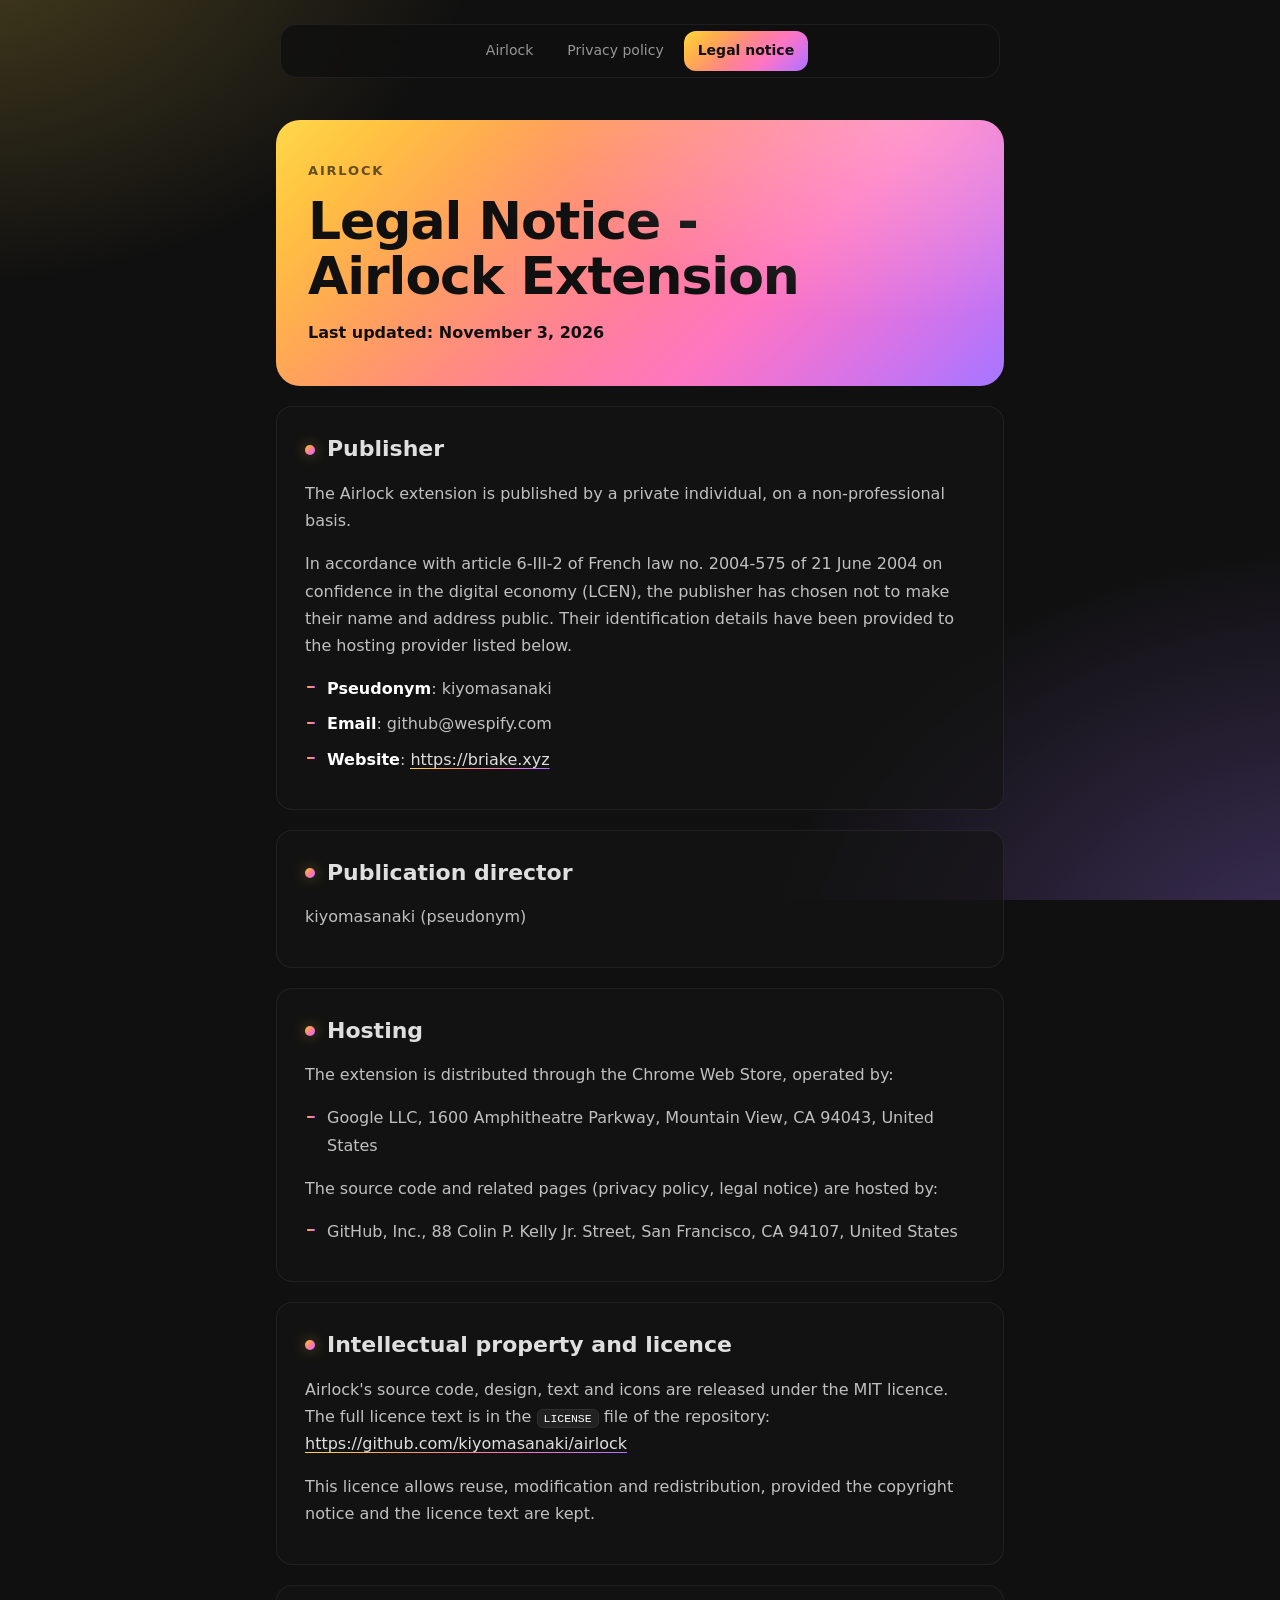
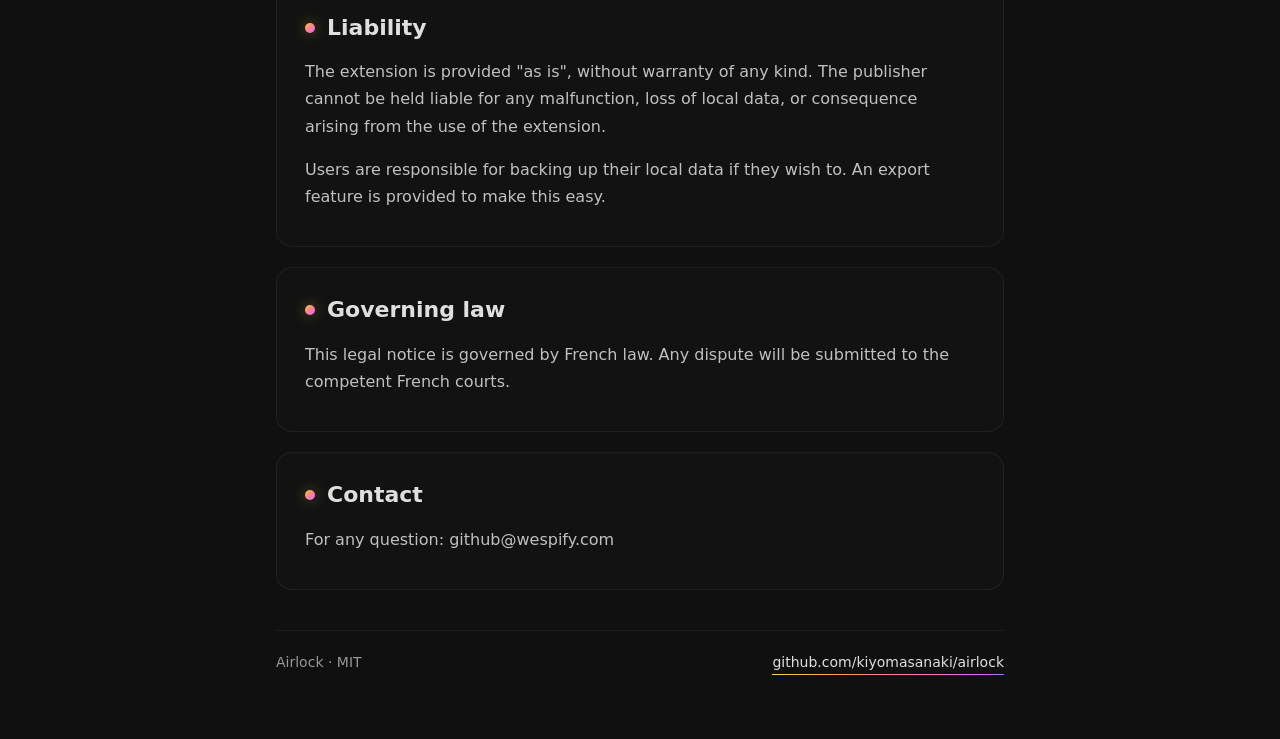
==== docs/legal-notice.html @ 795eca12 "docs: add GitHub Pages site (privacy policy, legal notice)" ====
<!doctype html>
<html lang="en">
<head>
<meta charset="utf-8">
<meta name="viewport" content="width=device-width, initial-scale=1">
<title>Legal Notice - Airlock Extension</title>
<link rel="preload" href="fonts/montserrat-latin-wght-normal.woff2" as="font" type="font/woff2" crossorigin>
<style>
@font-face { font-family: "Montserrat Variable"; font-style: normal; font-weight: 100 900;
  font-display: swap; src: url(fonts/montserrat-latin-wght-normal.woff2) format("woff2-variations"); }
:root {
  --background: #101010; --card: #1414149c; --white: #dfdfdf;
  --white-icon: #f3f3f398; --white-icon-tr: #f3f3f310;
  --yellow: #ffd84d; --violet: #a476ff;
  --gradient: linear-gradient(135deg, var(--yellow), #ff9478 50%, var(--violet));
  color-scheme: dark;
}
@supports (background: linear-gradient(in oklch 135deg, red, blue)) {
  :root { --gradient: linear-gradient(in oklch 135deg, var(--yellow), var(--violet)); }
}
* { box-sizing: border-box; }
html { -webkit-text-size-adjust: 100%; scroll-padding-top: 110px; }
body { margin: 0; min-height: 100vh; color: var(--white); line-height: 1.7;
  font-family: "Montserrat Variable", ui-sans-serif, system-ui, sans-serif;
  background:
    radial-gradient(55rem 38rem at -5% -10%, #ffd84d40, transparent 62%),
    radial-gradient(60rem 45rem at 105% 110%, #a476ff55, transparent 62%),
    var(--background);
  background-attachment: fixed; }
::selection { background: var(--violet); color: var(--background); }
a { color: var(--white); text-decoration: none;
  background: var(--gradient) bottom / 100% 1px no-repeat; transition: color .3s; }
a:hover { color: var(--yellow); }

/* floating pill nav: top on desktop, bottom on phones (like the original) */
nav { position: fixed; left: 50%; transform: translateX(-50%); z-index: 100;
  top: 24px; width: min(720px, calc(100% - 32px));
  display: flex; justify-content: center; gap: 6px; padding: 6px;
  border: 1px solid var(--white-icon-tr); border-radius: 1rem;
  background: #101010cc; backdrop-filter: blur(24px); -webkit-backdrop-filter: blur(24px); }
nav a { flex: 0 1 auto; padding: 8px 14px; border-radius: .75rem; background: none;
  color: var(--white-icon); font-size: 14px; font-weight: 500; text-align: center; white-space: nowrap; }
nav a:hover { color: #fff; background: var(--white-icon-tr); }
nav a[aria-current] { color: var(--background); background: var(--gradient); font-weight: 600; }

main { max-width: 760px; margin: 0 auto; padding: 120px 16px 64px; }

/* hero: the gradient panel */
.hero { position: relative; overflow: hidden; border-radius: 1.5rem; padding: 40px 32px;
  background: var(--gradient); color: var(--background); }
.hero::after { content: ""; position: absolute; inset: 0; pointer-events: none;
  background: radial-gradient(30rem 18rem at 85% 0%, #ffffff40, transparent 70%); }
.hero .eyebrow { position: relative; margin: 0 0 12px; font-size: 13px; font-weight: 600; letter-spacing: .14em;
  text-transform: uppercase; opacity: .65; }
.hero h1 { margin: 0; font-size: clamp(32px, 6vw, 52px); line-height: 1.05; font-weight: 600;
  letter-spacing: -.02em; text-wrap: balance; }
.hero p { margin: 16px 0 0; font-weight: 500; color: var(--background); }
.hero strong { font-weight: 700; color: var(--background); }

/* one hairline card per section */
section { margin-top: 20px; padding: 28px 28px 20px; border: 1px solid var(--white-icon-tr);
  border-radius: 1rem; background: var(--card); }
h2 { margin: 0 0 12px; font-size: 22px; line-height: 1.3; font-weight: 600;
  display: flex; align-items: center; gap: 12px; }
h2::before { content: ""; flex: none; width: 10px; height: 10px; border-radius: 50%;
  background: var(--gradient); box-shadow: 0 0 14px #ffd84d66; }
h3 { margin: 24px 0 8px; font-size: 17px; font-weight: 600;
  background: var(--gradient); -webkit-background-clip: text; background-clip: text; color: transparent; }
p, li { color: #dfdfdfd9; }
strong { color: #fff; font-weight: 600; }
ul { padding: 0; list-style: none; }
li { position: relative; margin: 8px 0; padding-left: 22px; }
li::before { content: ""; position: absolute; left: 2px; top: .7em; width: 8px; height: 2px;
  border-radius: 2px; background: var(--gradient); }
code { font-size: .88em; padding: 2px 6px; border-radius: 6px; overflow-wrap: anywhere;
  background: var(--white-icon-tr); border: 1px solid var(--white-icon-tr); color: #fff; }

/* index cards */
.cards { display: grid; gap: 16px; margin-top: 20px; grid-template-columns: repeat(auto-fit, minmax(210px, 1fr)); }
.card { display: block; padding: 22px; border: 1px solid var(--white-icon-tr); border-radius: 1rem;
  background: var(--card); transition: border-color .3s, transform .3s; }
.card:hover { color: var(--white); border-color: #ffd84d55; transform: translateY(-2px); }
.card b { display: block; font-size: 18px; font-weight: 600; margin-bottom: 4px; }
.card span { color: var(--white-icon); font-size: 14px; }

footer { margin-top: 40px; padding-top: 20px; border-top: 1px solid var(--white-icon-tr);
  color: var(--white-icon); font-size: 14px; display: flex; flex-wrap: wrap; gap: 8px 20px;
  justify-content: space-between; }

@media (max-width: 640px) {
  nav { top: auto; bottom: 12px; }
  nav a { flex: 1 1 0; padding: 8px 6px; font-size: 12px; white-space: normal; line-height: 1.3; }
  main { padding: 24px 16px 110px; }
  .hero { padding: 28px 22px; }
  section { padding: 22px 18px 14px; }
}
@media (prefers-reduced-motion: reduce) { * { transition: none !important; } }
</style>
</head>
<body>
<nav>
<a href="index.html">Airlock</a>
<a href="privacy-policy.html">Privacy policy</a>
<a href="legal-notice.html" aria-current="page">Legal notice</a>
</nav>
<main>
<header class="hero">
<p class="eyebrow">Airlock</p>
<h1>Legal Notice - Airlock Extension</h1>
<p><strong>Last updated: November 3, 2026</strong></p>
</header>
<section>
<h2>Publisher</h2>
<p>The Airlock extension is published by a private individual, on a non-professional basis.</p>
<p>In accordance with article 6-III-2 of French law no. 2004-575 of 21 June 2004 on confidence in the digital economy (LCEN), the publisher has chosen not to make their name and address public. Their identification details have been provided to the hosting provider listed below.</p>
<ul>
<li><strong>Pseudonym</strong>: kiyomasanaki</li>
<li><strong>Email</strong>: github@wespify.com</li>
<li><strong>Website</strong>: <a href="https://briake.xyz">https://briake.xyz</a></li>
</ul>
</section>
<section>
<h2>Publication director</h2>
<p>kiyomasanaki (pseudonym)</p>
</section>
<section>
<h2>Hosting</h2>
<p>The extension is distributed through the Chrome Web Store, operated by:</p>
<ul>
<li>Google LLC, 1600 Amphitheatre Parkway, Mountain View, CA 94043, United States</li>
</ul>
<p>The source code and related pages (privacy policy, legal notice) are hosted by:</p>
<ul>
<li>GitHub, Inc., 88 Colin P. Kelly Jr. Street, San Francisco, CA 94107, United States</li>
</ul>
</section>
<section>
<h2>Intellectual property and licence</h2>
<p>Airlock's source code, design, text and icons are released under the MIT licence. The full licence text is in the <code>LICENSE</code> file of the repository: <a href="https://github.com/kiyomasanaki/airlock">https://github.com/kiyomasanaki/airlock</a></p>
<p>This licence allows reuse, modification and redistribution, provided the copyright notice and the licence text are kept.</p>
</section>
<section>
<h2>Liability</h2>
<p>The extension is provided "as is", without warranty of any kind. The publisher cannot be held liable for any malfunction, loss of local data, or consequence arising from the use of the extension.</p>
<p>Users are responsible for backing up their local data if they wish to. An export feature is provided to make this easy.</p>
</section>
<section>
<h2>Governing law</h2>
<p>This legal notice is governed by French law. Any dispute will be submitted to the competent French courts.</p>
</section>
<section>
<h2>Contact</h2>
<p>For any question: github@wespify.com</p>
</section>
<footer><span>Airlock · MIT</span><a href="https://github.com/kiyomasanaki/airlock">github.com/kiyomasanaki/airlock</a></footer>
</main>
</body>
</html>
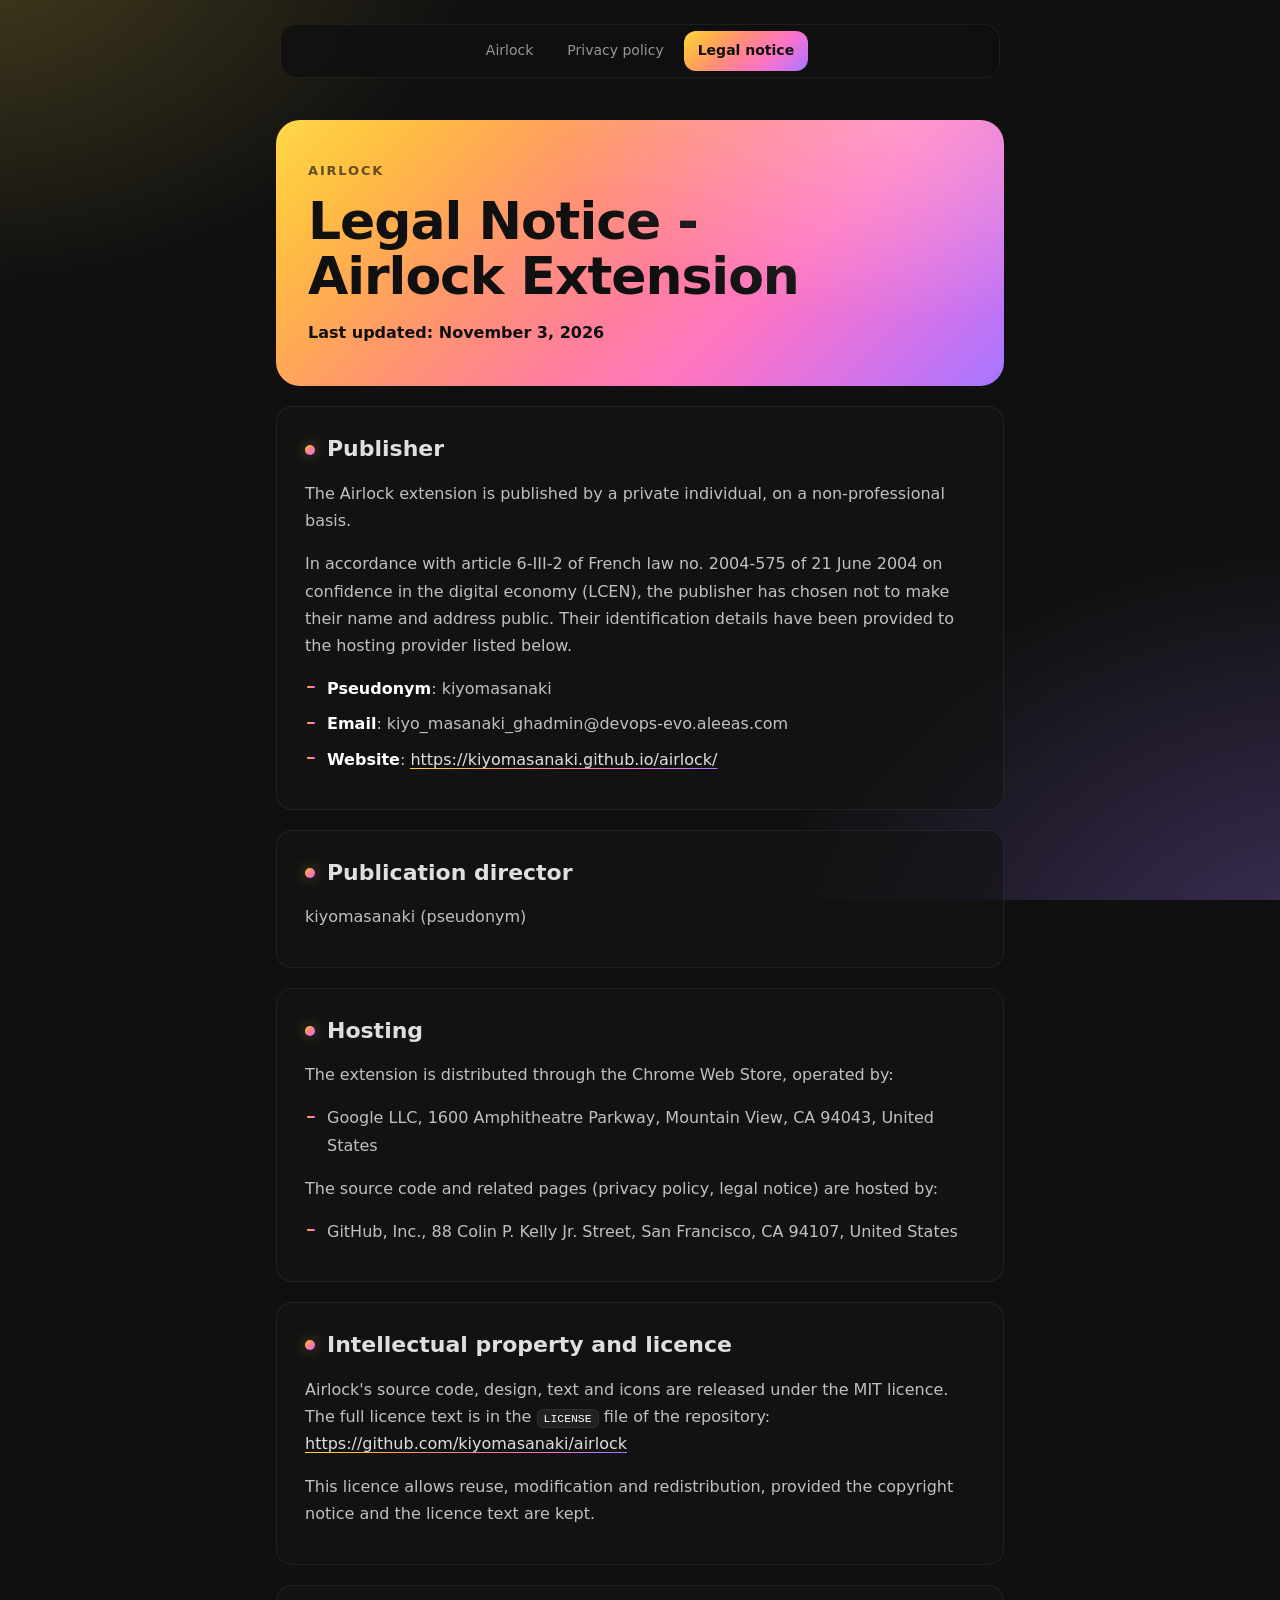
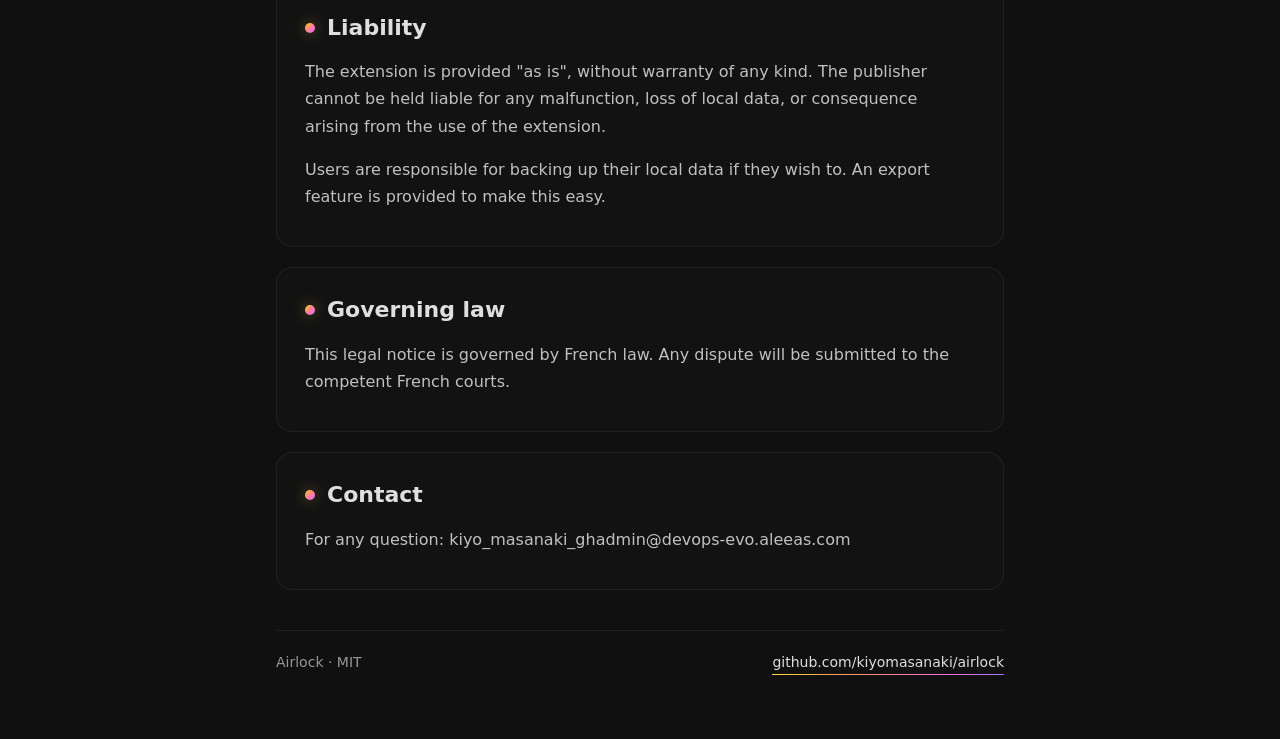
==== commit 5e49cf29: "docs: update contact email, website and author name" ====
--- a/docs/legal-notice.html
+++ b/docs/legal-notice.html
@@ -115,8 +115,8 @@
 <p>In accordance with article 6-III-2 of French law no. 2004-575 of 21 June 2004 on confidence in the digital economy (LCEN), the publisher has chosen not to make their name and address public. Their identification details have been provided to the hosting provider listed below.</p>
 <ul>
 <li><strong>Pseudonym</strong>: kiyomasanaki</li>
-<li><strong>Email</strong>: github@wespify.com</li>
-<li><strong>Website</strong>: <a href="https://briake.xyz">https://briake.xyz</a></li>
+<li><strong>Email</strong>: kiyo_masanaki_ghadmin@devops-evo.aleeas.com</li>
+<li><strong>Website</strong>: <a href="https://kiyomasanaki.github.io/airlock/">https://kiyomasanaki.github.io/airlock/</a></li>
 </ul>
 </section>
 <section>
@@ -150,7 +150,7 @@
 </section>
 <section>
 <h2>Contact</h2>
-<p>For any question: github@wespify.com</p>
+<p>For any question: kiyo_masanaki_ghadmin@devops-evo.aleeas.com</p>
 </section>
 <footer><span>Airlock · MIT</span><a href="https://github.com/kiyomasanaki/airlock">github.com/kiyomasanaki/airlock</a></footer>
 </main>
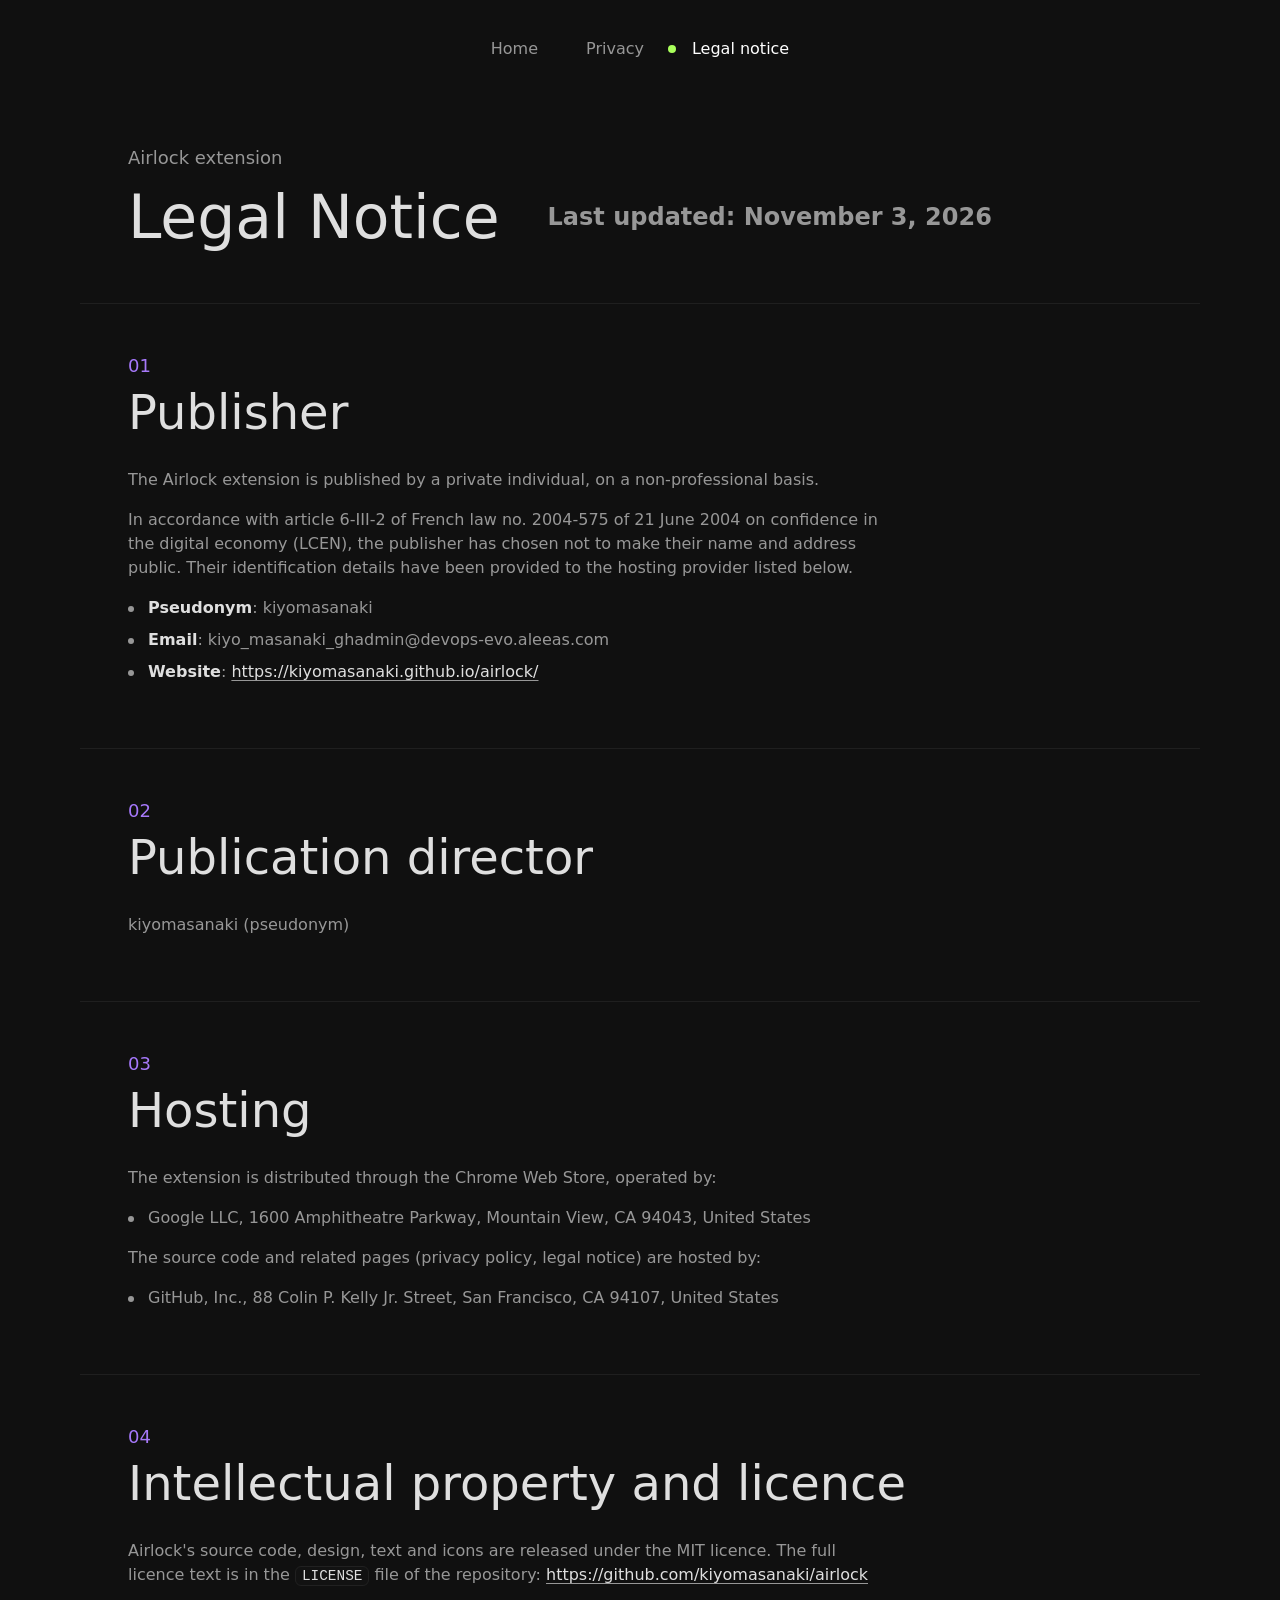
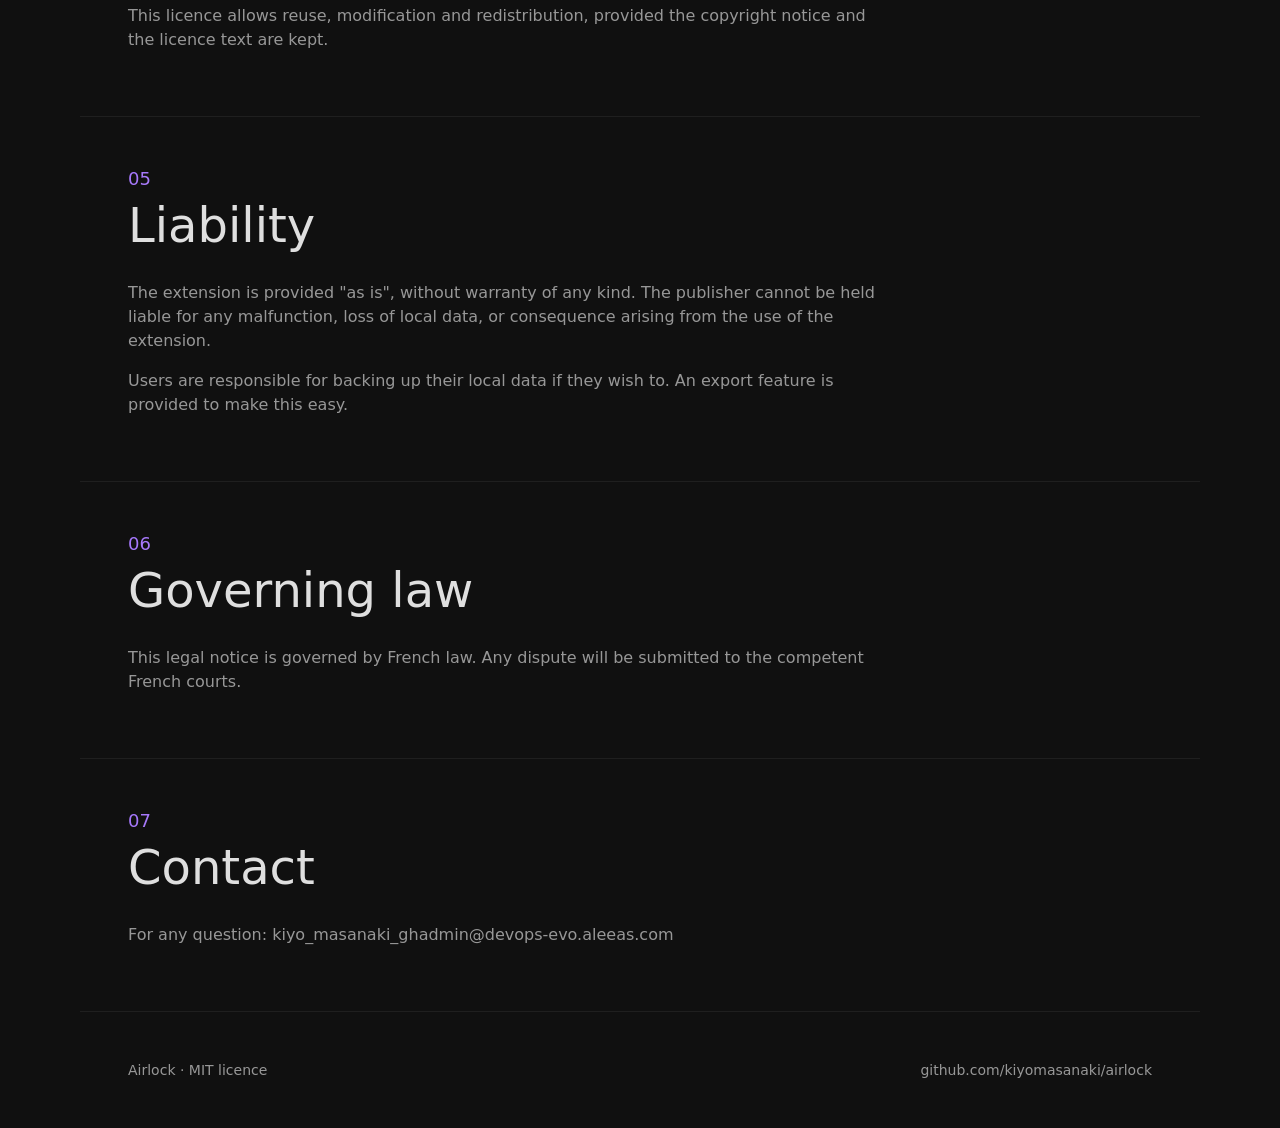
==== commit f0cdfa5d: "docs(pages): restyle GitHub Pages after the darkminimal template Same layout as darkminimal.vercel.a" ====
--- a/docs/legal-notice.html
+++ b/docs/legal-notice.html
@@ -8,109 +8,112 @@
 <style>
 @font-face { font-family: "Montserrat Variable"; font-style: normal; font-weight: 100 900;
   font-display: swap; src: url(fonts/montserrat-latin-wght-normal.woff2) format("woff2-variations"); }
-:root {
-  --background: #101010; --card: #1414149c; --white: #dfdfdf;
-  --white-icon: #f3f3f398; --white-icon-tr: #f3f3f310;
-  --yellow: #ffd84d; --violet: #a476ff;
-  --gradient: linear-gradient(135deg, var(--yellow), #ff9478 50%, var(--violet));
-  color-scheme: dark;
+:root { --background: #101010; --sec: #a476ff; --yellow: #ffd84d; --white: #dfdfdf;
+  --white-icon: #f3f3f398; --white-icon-tr: #f3f3f310; color-scheme: dark; }
+* { box-sizing: border-box; margin: 0; padding: 0;
+  font-family: "Montserrat Variable", -apple-system, system-ui, sans-serif; }
+html { -webkit-text-size-adjust: 100%; line-height: 1.5; scroll-padding-top: 100px; }
+body { background: var(--background); color: var(--white); padding: 0 36px 70px; }
+::selection { background-color: var(--sec); color: var(--background); }
+a { color: inherit; text-decoration: inherit; }
+
+/* the template's shining accent text, violet to yellow instead of violet to white */
+.shiny-sec { background: linear-gradient(135deg, var(--sec) 0%, var(--yellow) 50%, var(--sec) 100%) 0 0 / 200% 100%;
+  color: transparent; -webkit-background-clip: text; background-clip: text; animation: shine 3s linear infinite; }
+@keyframes shine { 0% { background-position: 100%; } 30%, 70% { background-position: 0%; } }
+
+/* floating nav: bottom on phones, top on desktop, active dot like the template */
+.nav-wrap { display: flex; justify-content: center; width: 100%; }
+nav { position: fixed; left: 50%; transform: translateX(-50%); bottom: 0; z-index: 100; width: 80%;
+  background: var(--background); border: 1px solid transparent; backdrop-filter: blur(24px);
+  -webkit-backdrop-filter: blur(24px); transition: all .5s ease-in-out; }
+nav.scrolling { border-color: #ffffff10; border-radius: 1rem 1rem 0 0; }
+nav ul { list-style: none; display: flex; justify-content: space-between; gap: 24px; padding: 12px; }
+nav li { flex: 1; text-align: center; }
+nav a { position: relative; display: inline-block; color: var(--white-icon); font-size: 12px; transition: color .3s; }
+nav a:hover, nav a.active { color: #fff; }
+nav a .dot { display: none; position: absolute; left: -24px; top: 50%; width: 8px; height: 8px; border-radius: 50%;
+  background: #A9FF5B; transform: translateY(-50%) scale(0); opacity: 0; transition: all .3s; }
+nav a.active .dot { transform: translateY(-50%) scale(1); opacity: 1; }
+
+.wrap { max-width: 64rem; margin: 0 auto; }
+
+/* hero */
+.hero { margin-top: 48px; padding-bottom: 56px; }
+.hero .hi { font-size: 1rem; color: var(--white-icon); margin-bottom: 16px; }
+.hero .row { display: flex; flex-direction: column; gap: 16px; }
+.hero h1 { color: var(--white); font-size: 3rem; line-height: 1; font-weight: 500; text-wrap: pretty; }
+.hero .lead { font-size: 1rem; color: var(--white-icon); }
+.hero .pill-row { display: flex; gap: 8px; padding-top: 12px; }
+
+/* sections */
+section { padding: 48px 0; border-top: 1px solid #ffffff10; color: var(--white); }
+section h2 { font-size: 1.125rem; line-height: 1.75rem; margin-bottom: 8px; font-weight: 400; }
+section h3 { font-size: 2.25rem; line-height: 2.5rem; font-weight: 500; margin-bottom: 32px; }
+section h4 { font-size: 1.25rem; font-weight: 600; margin: 24px 0 8px; }
+.prose { color: var(--white-icon); max-width: 48rem; }
+.prose p, .prose ul { margin-bottom: 16px; }
+.prose ul { list-style: none; }
+.prose li { position: relative; padding-left: 20px; margin-bottom: 8px; }
+.prose li::before { content: ""; position: absolute; left: 0; top: .65em; width: 6px; height: 6px; border-radius: 50%;
+  background: var(--white-icon); }
+.prose strong { color: var(--white); font-weight: 600; }
+.prose a { color: var(--white); text-decoration: underline; text-decoration-color: var(--white-icon);
+  text-underline-offset: 3px; overflow-wrap: anywhere; transition: text-decoration-color .3s; }
+.prose a:hover { text-decoration-color: var(--white); }
+.prose code { font-family: ui-monospace, SFMono-Regular, Menlo, Consolas, monospace; font-size: .9em; color: var(--white);
+  background: #1414149c; border: 1px solid var(--white-icon-tr); border-radius: 6px; padding: 1px 6px; overflow-wrap: anywhere; }
+
+/* buttons and cards, as in the template */
+.icon-btn { display: inline-flex; align-items: center; gap: 8px; color: var(--white-icon); border: 1px solid var(--white-icon-tr);
+  padding: 12px 16px; border-radius: .75rem; background: #1414149c; transition: all .3s ease-in-out; }
+.icon-btn:hover { color: #fff; background: var(--white-icon-tr); }
+.pill { border-radius: 9999px; }
+.grid { display: grid; grid-template-columns: 1fr; gap: 32px; }
+.card { display: block; border: 1px solid var(--white-icon-tr); border-radius: 1rem; background: #1414149c;
+  padding: 28px; transition: all .3s ease-in-out; }
+.card:hover { background: var(--white-icon-tr); }
+.card h4 { font-size: 1.5rem; font-weight: 600; color: var(--white); margin-bottom: 4px; }
+.card span { font-size: .875rem; color: var(--white-icon); }
+
+footer { padding: 48px 0; border-top: 1px solid #ffffff10; }
+footer .wrap { display: flex; flex-wrap: wrap; gap: 16px 40px; justify-content: space-between; align-items: center;
+  color: var(--white-icon); font-size: .875rem; }
+footer a:hover { color: var(--white); }
+
+@media (min-width: 640px) { body { padding-left: 112px; padding-right: 112px; } }
+@media (min-width: 768px) {
+  nav { top: 24px; bottom: auto; }
+  nav.scrolling { border-radius: 9999px; }
+  nav ul { justify-content: center; gap: 48px; }
+  nav li { flex: none; }
+  nav a { font-size: 1rem; }
+  nav a .dot { display: block; }
+  body { padding-bottom: 0; }
+  .hero { margin-top: 0; padding: 144px 0 56px; }
+  .hero .hi { font-size: 1.125rem; }
+  .hero h1 { font-size: 3.75rem; }
+  .hero .lead { font-size: 1.5rem; line-height: 2rem; }
+  .hero .pill-row { padding-top: 24px; }
+  section h3 { font-size: 3rem; line-height: 1; }
+  .grid { grid-template-columns: 1fr 1fr; }
 }
-@supports (background: linear-gradient(in oklch 135deg, red, blue)) {
-  :root { --gradient: linear-gradient(in oklch 135deg, var(--yellow), var(--violet)); }
+@media (min-width: 1024px) {
+  body { padding-left: 80px; padding-right: 80px; }
+  .hero .row { flex-direction: row; align-items: center; gap: 48px; }
+  .hero h1 { flex: none; }
 }
-* { box-sizing: border-box; }
-html { -webkit-text-size-adjust: 100%; scroll-padding-top: 110px; }
-body { margin: 0; min-height: 100vh; color: var(--white); line-height: 1.7;
-  font-family: "Montserrat Variable", ui-sans-serif, system-ui, sans-serif;
-  background:
-    radial-gradient(55rem 38rem at -5% -10%, #ffd84d40, transparent 62%),
-    radial-gradient(60rem 45rem at 105% 110%, #a476ff55, transparent 62%),
-    var(--background);
-  background-attachment: fixed; }
-::selection { background: var(--violet); color: var(--background); }
-a { color: var(--white); text-decoration: none;
-  background: var(--gradient) bottom / 100% 1px no-repeat; transition: color .3s; }
-a:hover { color: var(--yellow); }
-
-/* floating pill nav: top on desktop, bottom on phones (like the original) */
-nav { position: fixed; left: 50%; transform: translateX(-50%); z-index: 100;
-  top: 24px; width: min(720px, calc(100% - 32px));
-  display: flex; justify-content: center; gap: 6px; padding: 6px;
-  border: 1px solid var(--white-icon-tr); border-radius: 1rem;
-  background: #101010cc; backdrop-filter: blur(24px); -webkit-backdrop-filter: blur(24px); }
-nav a { flex: 0 1 auto; padding: 8px 14px; border-radius: .75rem; background: none;
-  color: var(--white-icon); font-size: 14px; font-weight: 500; text-align: center; white-space: nowrap; }
-nav a:hover { color: #fff; background: var(--white-icon-tr); }
-nav a[aria-current] { color: var(--background); background: var(--gradient); font-weight: 600; }
-
-main { max-width: 760px; margin: 0 auto; padding: 120px 16px 64px; }
-
-/* hero: the gradient panel */
-.hero { position: relative; overflow: hidden; border-radius: 1.5rem; padding: 40px 32px;
-  background: var(--gradient); color: var(--background); }
-.hero::after { content: ""; position: absolute; inset: 0; pointer-events: none;
-  background: radial-gradient(30rem 18rem at 85% 0%, #ffffff40, transparent 70%); }
-.hero .eyebrow { position: relative; margin: 0 0 12px; font-size: 13px; font-weight: 600; letter-spacing: .14em;
-  text-transform: uppercase; opacity: .65; }
-.hero h1 { margin: 0; font-size: clamp(32px, 6vw, 52px); line-height: 1.05; font-weight: 600;
-  letter-spacing: -.02em; text-wrap: balance; }
-.hero p { margin: 16px 0 0; font-weight: 500; color: var(--background); }
-.hero strong { font-weight: 700; color: var(--background); }
-
-/* one hairline card per section */
-section { margin-top: 20px; padding: 28px 28px 20px; border: 1px solid var(--white-icon-tr);
-  border-radius: 1rem; background: var(--card); }
-h2 { margin: 0 0 12px; font-size: 22px; line-height: 1.3; font-weight: 600;
-  display: flex; align-items: center; gap: 12px; }
-h2::before { content: ""; flex: none; width: 10px; height: 10px; border-radius: 50%;
-  background: var(--gradient); box-shadow: 0 0 14px #ffd84d66; }
-h3 { margin: 24px 0 8px; font-size: 17px; font-weight: 600;
-  background: var(--gradient); -webkit-background-clip: text; background-clip: text; color: transparent; }
-p, li { color: #dfdfdfd9; }
-strong { color: #fff; font-weight: 600; }
-ul { padding: 0; list-style: none; }
-li { position: relative; margin: 8px 0; padding-left: 22px; }
-li::before { content: ""; position: absolute; left: 2px; top: .7em; width: 8px; height: 2px;
-  border-radius: 2px; background: var(--gradient); }
-code { font-size: .88em; padding: 2px 6px; border-radius: 6px; overflow-wrap: anywhere;
-  background: var(--white-icon-tr); border: 1px solid var(--white-icon-tr); color: #fff; }
-
-/* index cards */
-.cards { display: grid; gap: 16px; margin-top: 20px; grid-template-columns: repeat(auto-fit, minmax(210px, 1fr)); }
-.card { display: block; padding: 22px; border: 1px solid var(--white-icon-tr); border-radius: 1rem;
-  background: var(--card); transition: border-color .3s, transform .3s; }
-.card:hover { color: var(--white); border-color: #ffd84d55; transform: translateY(-2px); }
-.card b { display: block; font-size: 18px; font-weight: 600; margin-bottom: 4px; }
-.card span { color: var(--white-icon); font-size: 14px; }
-
-footer { margin-top: 40px; padding-top: 20px; border-top: 1px solid var(--white-icon-tr);
-  color: var(--white-icon); font-size: 14px; display: flex; flex-wrap: wrap; gap: 8px 20px;
-  justify-content: space-between; }
-
-@media (max-width: 640px) {
-  nav { top: auto; bottom: 12px; }
-  nav a { flex: 1 1 0; padding: 8px 6px; font-size: 12px; white-space: normal; line-height: 1.3; }
-  main { padding: 24px 16px 110px; }
-  .hero { padding: 28px 22px; }
-  section { padding: 22px 18px 14px; }
-}
-@media (prefers-reduced-motion: reduce) { * { transition: none !important; } }
+@media (prefers-reduced-motion: reduce) { .shiny-sec { animation: none; } * { transition: none !important; } }
 </style>
 </head>
 <body>
-<nav>
-<a href="index.html">Airlock</a>
-<a href="privacy-policy.html">Privacy policy</a>
-<a href="legal-notice.html" aria-current="page">Legal notice</a>
-</nav>
-<main>
-<header class="hero">
-<p class="eyebrow">Airlock</p>
-<h1>Legal Notice - Airlock Extension</h1>
-<p><strong>Last updated: November 3, 2026</strong></p>
-</header>
-<section>
-<h2>Publisher</h2>
+<div class="nav-wrap"><nav><ul>
+<li><a href="index.html"><span class="dot"></span>Home</a></li>
+<li><a href="privacy-policy.html"><span class="dot"></span>Privacy</a></li>
+<li><a href="legal-notice.html" class="active"><span class="dot"></span>Legal notice</a></li>
+</ul></nav></div>
+<header class="hero"><div class="wrap"><p class="hi">Airlock extension</p><div class="row"><h1>Legal Notice</h1><p class="lead"><strong>Last updated: November 3, 2026</strong></p></div></div></header>
+<section><div class="wrap"><h2 class="shiny-sec">01</h2><h3>Publisher</h3><div class="prose">
 <p>The Airlock extension is published by a private individual, on a non-professional basis.</p>
 <p>In accordance with article 6-III-2 of French law no. 2004-575 of 21 June 2004 on confidence in the digital economy (LCEN), the publisher has chosen not to make their name and address public. Their identification details have been provided to the hosting provider listed below.</p>
 <ul>
@@ -118,13 +121,11 @@
 <li><strong>Email</strong>: kiyo_masanaki_ghadmin@devops-evo.aleeas.com</li>
 <li><strong>Website</strong>: <a href="https://kiyomasanaki.github.io/airlock/">https://kiyomasanaki.github.io/airlock/</a></li>
 </ul>
-</section>
-<section>
-<h2>Publication director</h2>
+</div></div></section>
+<section><div class="wrap"><h2 class="shiny-sec">02</h2><h3>Publication director</h3><div class="prose">
 <p>kiyomasanaki (pseudonym)</p>
-</section>
-<section>
-<h2>Hosting</h2>
+</div></div></section>
+<section><div class="wrap"><h2 class="shiny-sec">03</h2><h3>Hosting</h3><div class="prose">
 <p>The extension is distributed through the Chrome Web Store, operated by:</p>
 <ul>
 <li>Google LLC, 1600 Amphitheatre Parkway, Mountain View, CA 94043, United States</li>
@@ -133,26 +134,24 @@
 <ul>
 <li>GitHub, Inc., 88 Colin P. Kelly Jr. Street, San Francisco, CA 94107, United States</li>
 </ul>
-</section>
-<section>
-<h2>Intellectual property and licence</h2>
+</div></div></section>
+<section><div class="wrap"><h2 class="shiny-sec">04</h2><h3>Intellectual property and licence</h3><div class="prose">
 <p>Airlock's source code, design, text and icons are released under the MIT licence. The full licence text is in the <code>LICENSE</code> file of the repository: <a href="https://github.com/kiyomasanaki/airlock">https://github.com/kiyomasanaki/airlock</a></p>
 <p>This licence allows reuse, modification and redistribution, provided the copyright notice and the licence text are kept.</p>
-</section>
-<section>
-<h2>Liability</h2>
+</div></div></section>
+<section><div class="wrap"><h2 class="shiny-sec">05</h2><h3>Liability</h3><div class="prose">
 <p>The extension is provided "as is", without warranty of any kind. The publisher cannot be held liable for any malfunction, loss of local data, or consequence arising from the use of the extension.</p>
 <p>Users are responsible for backing up their local data if they wish to. An export feature is provided to make this easy.</p>
-</section>
-<section>
-<h2>Governing law</h2>
+</div></div></section>
+<section><div class="wrap"><h2 class="shiny-sec">06</h2><h3>Governing law</h3><div class="prose">
 <p>This legal notice is governed by French law. Any dispute will be submitted to the competent French courts.</p>
-</section>
-<section>
-<h2>Contact</h2>
+</div></div></section>
+<section><div class="wrap"><h2 class="shiny-sec">07</h2><h3>Contact</h3><div class="prose">
 <p>For any question: kiyo_masanaki_ghadmin@devops-evo.aleeas.com</p>
-</section>
-<footer><span>Airlock · MIT</span><a href="https://github.com/kiyomasanaki/airlock">github.com/kiyomasanaki/airlock</a></footer>
-</main>
+</div></div></section>
+<footer><div class="wrap"><span>Airlock · MIT licence</span>
+<a href="https://github.com/kiyomasanaki/airlock">github.com/kiyomasanaki/airlock</a></div></footer>
+<script>addEventListener('scroll', () =>
+  document.querySelector('nav').classList.toggle('scrolling', scrollY > 10), { passive: true });</script>
 </body>
 </html>
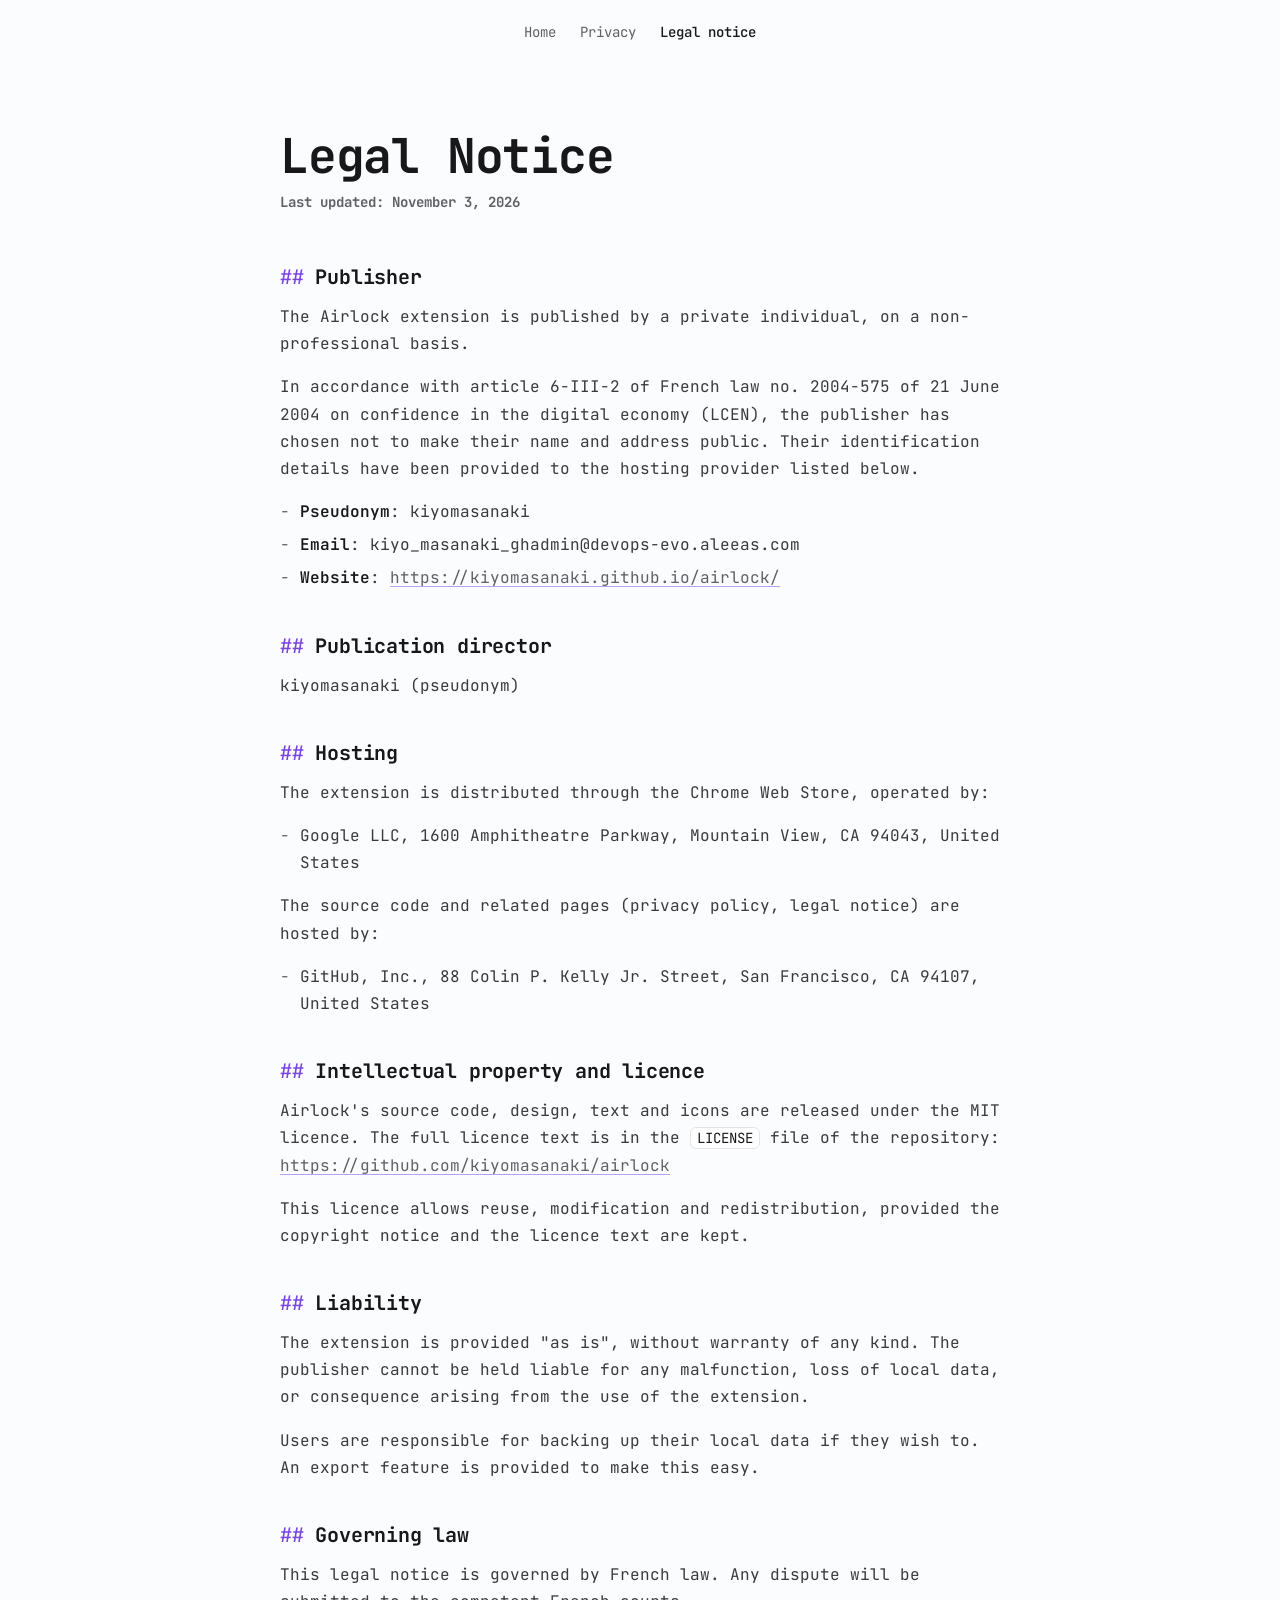
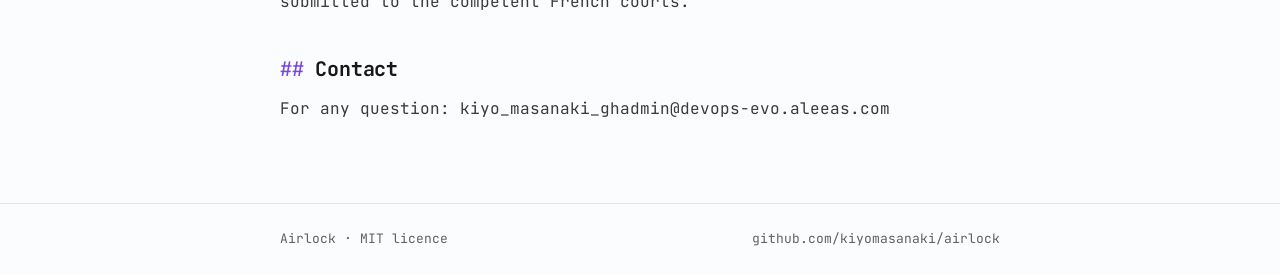
==== commit ae013e55: "feat: wqqz.dev-based design for the extension and the site (1.4.0)" ====
--- a/docs/legal-notice.html
+++ b/docs/legal-notice.html
@@ -4,116 +4,92 @@
 <meta charset="utf-8">
 <meta name="viewport" content="width=device-width, initial-scale=1">
 <title>Legal Notice - Airlock Extension</title>
-<link rel="preload" href="fonts/montserrat-latin-wght-normal.woff2" as="font" type="font/woff2" crossorigin>
+<link rel="preload" href="fonts/jetbrains-mono-latin-wght.woff2" as="font" type="font/woff2" crossorigin>
 <style>
-@font-face { font-family: "Montserrat Variable"; font-style: normal; font-weight: 100 900;
-  font-display: swap; src: url(fonts/montserrat-latin-wght-normal.woff2) format("woff2-variations"); }
-:root { --background: #101010; --sec: #a476ff; --yellow: #ffd84d; --white: #dfdfdf;
-  --white-icon: #f3f3f398; --white-icon-tr: #f3f3f310; color-scheme: dark; }
-* { box-sizing: border-box; margin: 0; padding: 0;
-  font-family: "Montserrat Variable", -apple-system, system-ui, sans-serif; }
-html { -webkit-text-size-adjust: 100%; line-height: 1.5; scroll-padding-top: 100px; }
-body { background: var(--background); color: var(--white); padding: 0 36px 70px; }
-::selection { background-color: var(--sec); color: var(--background); }
-a { color: inherit; text-decoration: inherit; }
+@font-face { font-family: "JetBrains Mono"; font-style: normal; font-weight: 100 800;
+  font-display: swap; src: url(fonts/jetbrains-mono-latin-wght.woff2) format("woff2"); }
+:root { --background: #fbfcfd; --foreground: #18181b; --muted: #606067; --card: #ffffff;
+  --border: #e4e4e7; --accent: #7945df; --accent-soft: rgba(121, 69, 223, .5); color-scheme: light; }
+@media (prefers-color-scheme: dark) {
+  :root { --background: #0a0a0c; --foreground: #e4e4e7; --muted: #8e8e96; --card: #121215;
+    --border: #262629; --accent: #a889ff; --accent-soft: rgba(168, 137, 255, .5); color-scheme: dark; }
+}
+* { box-sizing: border-box; margin: 0; padding: 0; }
+html { -webkit-text-size-adjust: 100%; scroll-padding-top: 80px; }
+body { min-height: 100vh; display: flex; flex-direction: column; background: var(--background); color: var(--foreground);
+  font: 15px/1.7 "JetBrains Mono", ui-monospace, SFMono-Regular, Menlo, Consolas, monospace;
+  -webkit-font-smoothing: antialiased; }
+::selection { background: var(--accent); color: var(--background); }
+a { color: inherit; text-decoration: none; }
+:focus-visible { outline: 2px solid var(--accent); outline-offset: 2px; border-radius: 2px; }
 
-/* the template's shining accent text, violet to yellow instead of violet to white */
-.shiny-sec { background: linear-gradient(135deg, var(--sec) 0%, var(--yellow) 50%, var(--sec) 100%) 0 0 / 200% 100%;
-  color: transparent; -webkit-background-clip: text; background-clip: text; animation: shine 3s linear infinite; }
-@keyframes shine { 0% { background-position: 100%; } 30%, 70% { background-position: 0%; } }
+/* sticky centred text nav, as in the theme */
+nav { position: sticky; top: 0; z-index: 50; background: color-mix(in srgb, var(--background) 88%, transparent);
+  -webkit-backdrop-filter: blur(8px); backdrop-filter: blur(8px); }
+nav ul { list-style: none; display: flex; justify-content: center; align-items: center; gap: 24px; height: 64px;
+  padding: 0 24px; flex-wrap: wrap; }
+nav a { font-size: .875rem; color: var(--muted); transition: color .15s; }
+nav a:hover { color: var(--foreground); }
+nav a[aria-current="page"] { color: var(--foreground); font-weight: 500; }
 
-/* floating nav: bottom on phones, top on desktop, active dot like the template */
-.nav-wrap { display: flex; justify-content: center; width: 100%; }
-nav { position: fixed; left: 50%; transform: translateX(-50%); bottom: 0; z-index: 100; width: 80%;
-  background: var(--background); border: 1px solid transparent; backdrop-filter: blur(24px);
-  -webkit-backdrop-filter: blur(24px); transition: all .5s ease-in-out; }
-nav.scrolling { border-color: #ffffff10; border-radius: 1rem 1rem 0 0; }
-nav ul { list-style: none; display: flex; justify-content: space-between; gap: 24px; padding: 12px; }
-nav li { flex: 1; text-align: center; }
-nav a { position: relative; display: inline-block; color: var(--white-icon); font-size: 12px; transition: color .3s; }
-nav a:hover, nav a.active { color: #fff; }
-nav a .dot { display: none; position: absolute; left: -24px; top: 50%; width: 8px; height: 8px; border-radius: 50%;
-  background: #A9FF5B; transform: translateY(-50%) scale(0); opacity: 0; transition: all .3s; }
-nav a.active .dot { transform: translateY(-50%) scale(1); opacity: 1; }
+main { flex: 1; display: flex; flex-direction: column; width: 100%; max-width: 48rem; margin: 0 auto; padding: 48px 24px 64px; }
+main.home { justify-content: center; }
 
-.wrap { max-width: 64rem; margin: 0 auto; }
+h1 { font-size: 2.25rem; line-height: 1.15; font-weight: 700; letter-spacing: -.025em; text-wrap: balance; margin-bottom: 8px; }
+.role { font-size: 1.125rem; color: var(--muted); margin-bottom: 16px; }
+.lead { color: color-mix(in srgb, var(--foreground) 85%, transparent); text-wrap: pretty; margin-bottom: 16px; }
 
-/* hero */
-.hero { margin-top: 48px; padding-bottom: 56px; }
-.hero .hi { font-size: 1rem; color: var(--white-icon); margin-bottom: 16px; }
-.hero .row { display: flex; flex-direction: column; gap: 16px; }
-.hero h1 { color: var(--white); font-size: 3rem; line-height: 1; font-weight: 500; text-wrap: pretty; }
-.hero .lead { font-size: 1rem; color: var(--white-icon); }
-.hero .pill-row { display: flex; gap: 8px; padding-top: 12px; }
+/* [label: link] rows */
+.contacts { display: flex; flex-wrap: wrap; gap: 8px 20px; margin-top: 24px; font-size: .875rem; }
+.contacts a, .prose a { color: var(--muted); text-decoration: underline; text-underline-offset: 3px;
+  text-decoration-color: var(--accent-soft); overflow-wrap: anywhere; transition: color .15s, text-decoration-color .15s; }
+.contacts a:hover, .prose a:hover { color: var(--accent); text-decoration-color: var(--accent); }
 
-/* sections */
-section { padding: 48px 0; border-top: 1px solid #ffffff10; color: var(--white); }
-section h2 { font-size: 1.125rem; line-height: 1.75rem; margin-bottom: 8px; font-weight: 400; }
-section h3 { font-size: 2.25rem; line-height: 2.5rem; font-weight: 500; margin-bottom: 32px; }
-section h4 { font-size: 1.25rem; font-weight: 600; margin: 24px 0 8px; }
-.prose { color: var(--white-icon); max-width: 48rem; }
+.list { list-style: none; margin-top: 40px; border-top: 1px solid var(--border); }
+.list li { border-bottom: 1px solid var(--border); }
+.list a { display: flex; flex-wrap: wrap; justify-content: space-between; gap: 4px 16px; padding: 16px 0; transition: color .15s; }
+.list a:hover .t { color: var(--accent); }
+.list .t { font-weight: 600; }
+.list .d { color: var(--muted); font-size: .875rem; }
+
+/* document pages */
+.updated { font-size: .875rem; color: var(--muted); margin-bottom: 8px; }
+.prose { color: color-mix(in srgb, var(--foreground) 85%, transparent); }
+.prose h2 { margin: 40px 0 12px; font-size: 1.25rem; line-height: 1.4; font-weight: 700; letter-spacing: -.01em;
+  color: var(--foreground); }
+.prose h2::before { content: "## "; color: var(--accent); font-weight: 500; }
+.prose h4 { margin: 24px 0 8px; font-size: 1rem; font-weight: 600; color: var(--foreground); }
 .prose p, .prose ul { margin-bottom: 16px; }
 .prose ul { list-style: none; }
-.prose li { position: relative; padding-left: 20px; margin-bottom: 8px; }
-.prose li::before { content: ""; position: absolute; left: 0; top: .65em; width: 6px; height: 6px; border-radius: 50%;
-  background: var(--white-icon); }
-.prose strong { color: var(--white); font-weight: 600; }
-.prose a { color: var(--white); text-decoration: underline; text-decoration-color: var(--white-icon);
-  text-underline-offset: 3px; overflow-wrap: anywhere; transition: text-decoration-color .3s; }
-.prose a:hover { text-decoration-color: var(--white); }
-.prose code { font-family: ui-monospace, SFMono-Regular, Menlo, Consolas, monospace; font-size: .9em; color: var(--white);
-  background: #1414149c; border: 1px solid var(--white-icon-tr); border-radius: 6px; padding: 1px 6px; overflow-wrap: anywhere; }
+.prose li { position: relative; padding-left: 20px; margin-bottom: 6px; }
+.prose li::before { content: "-"; position: absolute; left: 0; color: var(--muted); }
+.prose strong { color: var(--foreground); font-weight: 600; }
+.prose code { font-family: inherit; font-size: .875em; color: var(--foreground); background: var(--card);
+  border: 1px solid var(--border); border-radius: 6px; padding: 1px 6px; overflow-wrap: anywhere; }
 
-/* buttons and cards, as in the template */
-.icon-btn { display: inline-flex; align-items: center; gap: 8px; color: var(--white-icon); border: 1px solid var(--white-icon-tr);
-  padding: 12px 16px; border-radius: .75rem; background: #1414149c; transition: all .3s ease-in-out; }
-.icon-btn:hover { color: #fff; background: var(--white-icon-tr); }
-.pill { border-radius: 9999px; }
-.grid { display: grid; grid-template-columns: 1fr; gap: 32px; }
-.card { display: block; border: 1px solid var(--white-icon-tr); border-radius: 1rem; background: #1414149c;
-  padding: 28px; transition: all .3s ease-in-out; }
-.card:hover { background: var(--white-icon-tr); }
-.card h4 { font-size: 1.5rem; font-weight: 600; color: var(--white); margin-bottom: 4px; }
-.card span { font-size: .875rem; color: var(--white-icon); }
+footer { border-top: 1px solid var(--border); }
+footer div { max-width: 48rem; margin: 0 auto; padding: 24px; display: flex; flex-wrap: wrap; gap: 8px 24px;
+  justify-content: space-between; font-size: .8125rem; color: var(--muted); }
+footer a:hover { color: var(--foreground); }
 
-footer { padding: 48px 0; border-top: 1px solid #ffffff10; }
-footer .wrap { display: flex; flex-wrap: wrap; gap: 16px 40px; justify-content: space-between; align-items: center;
-  color: var(--white-icon); font-size: .875rem; }
-footer a:hover { color: var(--white); }
-
-@media (min-width: 640px) { body { padding-left: 112px; padding-right: 112px; } }
 @media (min-width: 768px) {
-  nav { top: 24px; bottom: auto; }
-  nav.scrolling { border-radius: 9999px; }
-  nav ul { justify-content: center; gap: 48px; }
-  nav li { flex: none; }
-  nav a { font-size: 1rem; }
-  nav a .dot { display: block; }
-  body { padding-bottom: 0; }
-  .hero { margin-top: 0; padding: 144px 0 56px; }
-  .hero .hi { font-size: 1.125rem; }
-  .hero h1 { font-size: 3.75rem; }
-  .hero .lead { font-size: 1.5rem; line-height: 2rem; }
-  .hero .pill-row { padding-top: 24px; }
-  section h3 { font-size: 3rem; line-height: 1; }
-  .grid { grid-template-columns: 1fr 1fr; }
+  body { font-size: 16px; }
+  h1 { font-size: 3rem; }
+  .role { font-size: 1.25rem; }
+  main { padding-top: 64px; }
 }
-@media (min-width: 1024px) {
-  body { padding-left: 80px; padding-right: 80px; }
-  .hero .row { flex-direction: row; align-items: center; gap: 48px; }
-  .hero h1 { flex: none; }
-}
-@media (prefers-reduced-motion: reduce) { .shiny-sec { animation: none; } * { transition: none !important; } }
+@media (prefers-reduced-motion: reduce) { * { transition: none !important; } }
 </style>
 </head>
 <body>
-<div class="nav-wrap"><nav><ul>
-<li><a href="index.html"><span class="dot"></span>Home</a></li>
-<li><a href="privacy-policy.html"><span class="dot"></span>Privacy</a></li>
-<li><a href="legal-notice.html" class="active"><span class="dot"></span>Legal notice</a></li>
-</ul></nav></div>
-<header class="hero"><div class="wrap"><p class="hi">Airlock extension</p><div class="row"><h1>Legal Notice</h1><p class="lead"><strong>Last updated: November 3, 2026</strong></p></div></div></header>
-<section><div class="wrap"><h2 class="shiny-sec">01</h2><h3>Publisher</h3><div class="prose">
+<nav><ul>
+<li><a href="index.html">Home</a></li>
+<li><a href="privacy-policy.html">Privacy</a></li>
+<li><a href="legal-notice.html" aria-current="page">Legal notice</a></li>
+</ul></nav>
+<main><h1>Legal Notice</h1><p class="updated"><strong>Last updated: November 3, 2026</strong></p>
+<div class="prose">
+<h2>Publisher</h2>
 <p>The Airlock extension is published by a private individual, on a non-professional basis.</p>
 <p>In accordance with article 6-III-2 of French law no. 2004-575 of 21 June 2004 on confidence in the digital economy (LCEN), the publisher has chosen not to make their name and address public. Their identification details have been provided to the hosting provider listed below.</p>
 <ul>
@@ -121,11 +97,9 @@
 <li><strong>Email</strong>: kiyo_masanaki_ghadmin@devops-evo.aleeas.com</li>
 <li><strong>Website</strong>: <a href="https://kiyomasanaki.github.io/airlock/">https://kiyomasanaki.github.io/airlock/</a></li>
 </ul>
-</div></div></section>
-<section><div class="wrap"><h2 class="shiny-sec">02</h2><h3>Publication director</h3><div class="prose">
+<h2>Publication director</h2>
 <p>kiyomasanaki (pseudonym)</p>
-</div></div></section>
-<section><div class="wrap"><h2 class="shiny-sec">03</h2><h3>Hosting</h3><div class="prose">
+<h2>Hosting</h2>
 <p>The extension is distributed through the Chrome Web Store, operated by:</p>
 <ul>
 <li>Google LLC, 1600 Amphitheatre Parkway, Mountain View, CA 94043, United States</li>
@@ -134,24 +108,18 @@
 <ul>
 <li>GitHub, Inc., 88 Colin P. Kelly Jr. Street, San Francisco, CA 94107, United States</li>
 </ul>
-</div></div></section>
-<section><div class="wrap"><h2 class="shiny-sec">04</h2><h3>Intellectual property and licence</h3><div class="prose">
+<h2>Intellectual property and licence</h2>
 <p>Airlock's source code, design, text and icons are released under the MIT licence. The full licence text is in the <code>LICENSE</code> file of the repository: <a href="https://github.com/kiyomasanaki/airlock">https://github.com/kiyomasanaki/airlock</a></p>
 <p>This licence allows reuse, modification and redistribution, provided the copyright notice and the licence text are kept.</p>
-</div></div></section>
-<section><div class="wrap"><h2 class="shiny-sec">05</h2><h3>Liability</h3><div class="prose">
+<h2>Liability</h2>
 <p>The extension is provided "as is", without warranty of any kind. The publisher cannot be held liable for any malfunction, loss of local data, or consequence arising from the use of the extension.</p>
 <p>Users are responsible for backing up their local data if they wish to. An export feature is provided to make this easy.</p>
-</div></div></section>
-<section><div class="wrap"><h2 class="shiny-sec">06</h2><h3>Governing law</h3><div class="prose">
+<h2>Governing law</h2>
 <p>This legal notice is governed by French law. Any dispute will be submitted to the competent French courts.</p>
-</div></div></section>
-<section><div class="wrap"><h2 class="shiny-sec">07</h2><h3>Contact</h3><div class="prose">
+<h2>Contact</h2>
 <p>For any question: kiyo_masanaki_ghadmin@devops-evo.aleeas.com</p>
-</div></div></section>
-<footer><div class="wrap"><span>Airlock · MIT licence</span>
+</div></main>
+<footer><div><span>Airlock · MIT licence</span>
 <a href="https://github.com/kiyomasanaki/airlock">github.com/kiyomasanaki/airlock</a></div></footer>
-<script>addEventListener('scroll', () =>
-  document.querySelector('nav').classList.toggle('scrolling', scrollY > 10), { passive: true });</script>
 </body>
 </html>
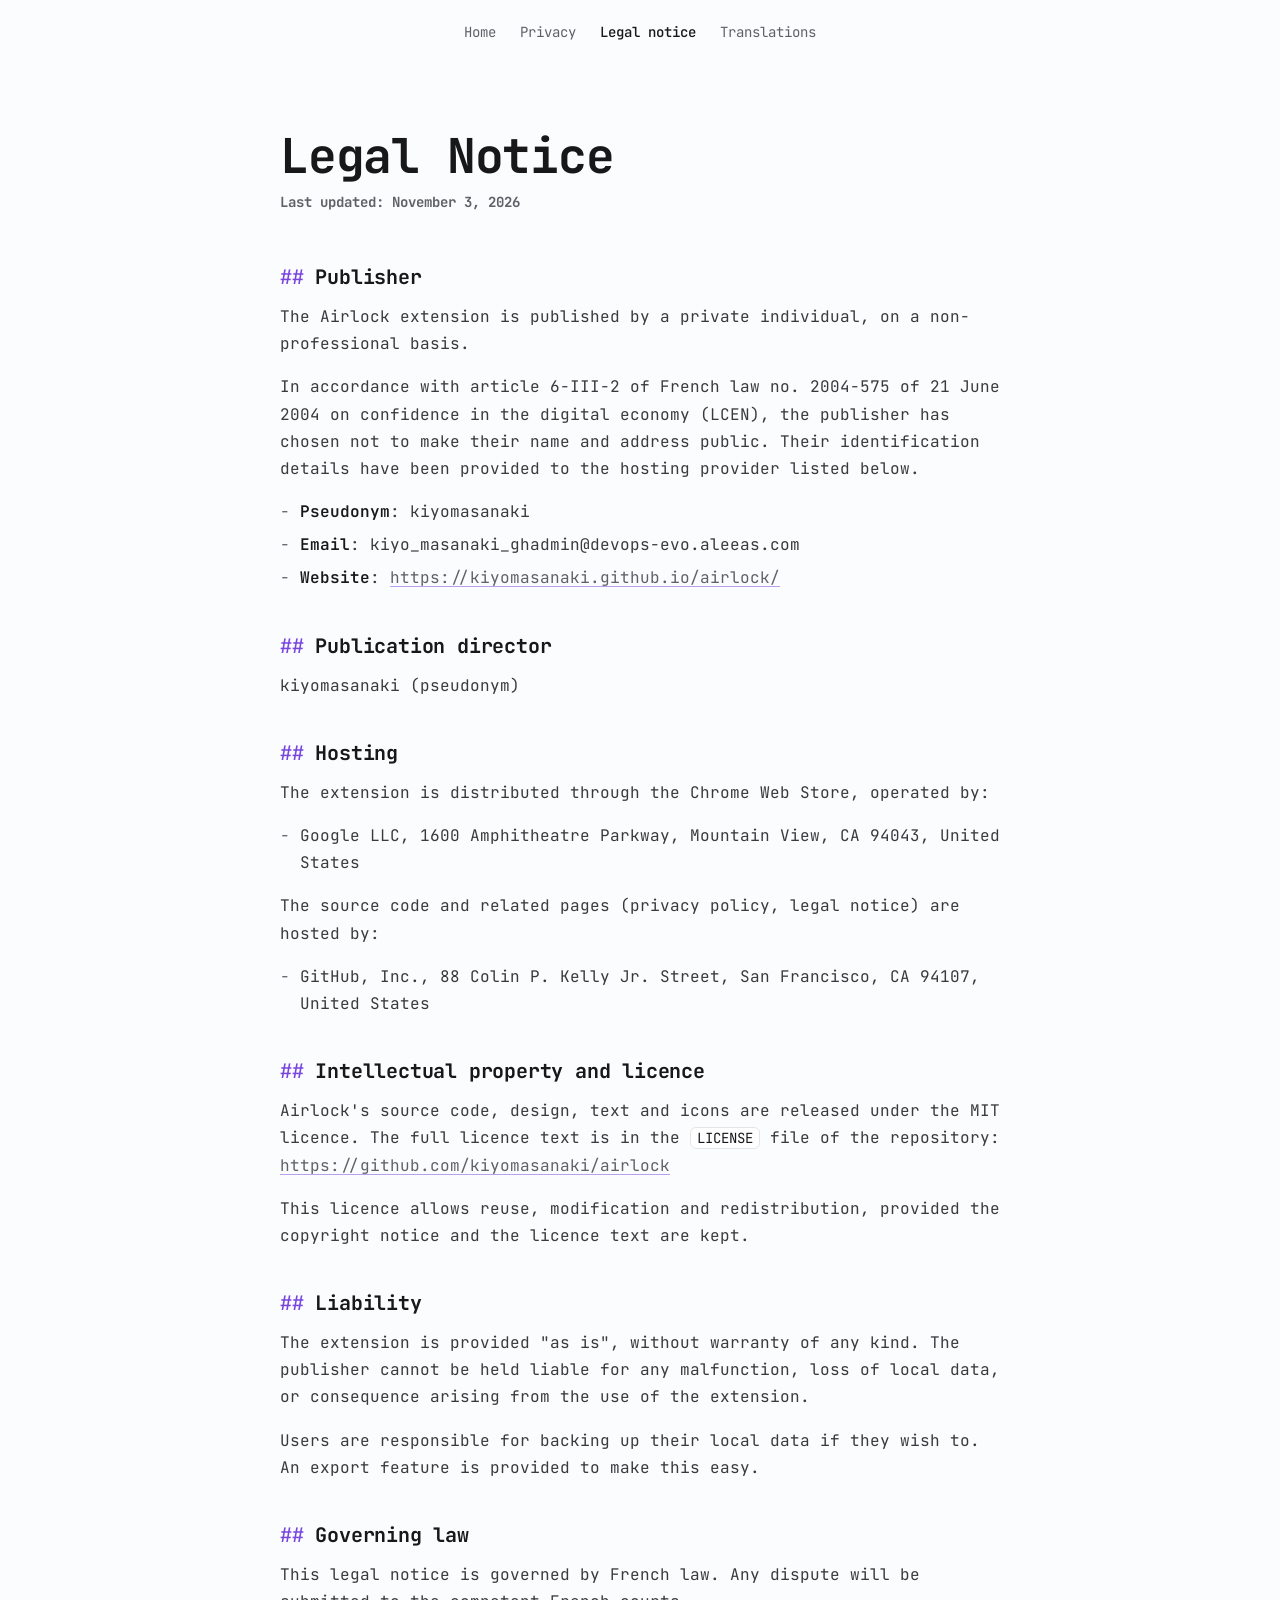
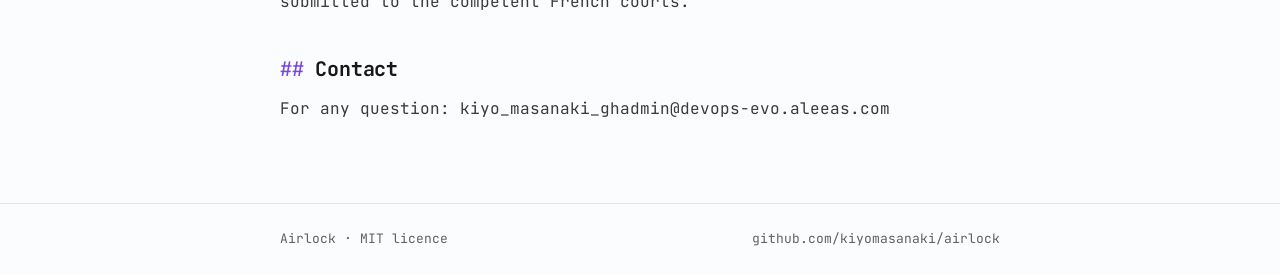
==== commit 08b9e8ac: "feat(docs): translation fixes page translate.html lists every translated string, one editable line e" ====
--- a/docs/legal-notice.html
+++ b/docs/legal-notice.html
@@ -79,6 +79,39 @@
   main { padding-top: 64px; }
 }
 @media (prefers-reduced-motion: reduce) { * { transition: none !important; } }
+
+/* translation fixes page */
+.tr-tools { display: flex; flex-wrap: wrap; align-items: center; gap: 12px; margin: 24px 0 8px; }
+.tr-tools select, .tr-tools button { font: inherit; font-size: .875rem; color: var(--foreground); background: var(--card);
+  border: 1px solid var(--border); border-radius: .625rem; padding: 8px 12px; cursor: pointer; }
+.tr-tools button.primary { background: var(--accent); border-color: var(--accent); color: var(--background); font-weight: 600; }
+.tr-tools button:disabled { opacity: .45; cursor: not-allowed; }
+.tr-count { font-size: .875rem; color: var(--muted); }
+.tr-note { font-size: .8125rem; color: var(--muted); min-height: 1.2em; }
+.tr-list { list-style: none; margin-top: 16px; border-top: 1px solid var(--border); }
+.tr-row { padding: 14px 0; border-bottom: 1px solid var(--border); display: grid; gap: 6px; }
+.tr-row.changed .tr-input { border-color: var(--accent); }
+.tr-row.changed .tr-key::after { content: " · edited"; color: var(--accent); }
+.tr-key { font-size: .75rem; color: var(--muted); overflow-wrap: anywhere; }
+.tr-en { font-size: .875rem; color: color-mix(in srgb, var(--foreground) 70%, transparent); white-space: pre-wrap; overflow-wrap: anywhere; }
+.tr-input { width: 100%; font: inherit; font-size: .9375rem; line-height: 1.5; color: var(--foreground); background: var(--card);
+  border: 1px solid var(--border); border-radius: .5rem; padding: 8px 10px; resize: vertical; }
+.tr-input:focus { outline: 2px solid var(--accent-soft); outline-offset: 0; }
+
+/* scripts JetBrains Mono does not cover: system fonts, no web font */
+:lang(ja) { --script: "Hiragino Sans", "Yu Gothic UI", "Yu Gothic", Meiryo, "Noto Sans CJK JP", "Noto Sans JP"; }
+:lang(zh-CN) { --script: "PingFang SC", "Microsoft YaHei", "Noto Sans CJK SC", "Noto Sans SC"; }
+:lang(ko) { --script: "Apple SD Gothic Neo", "Malgun Gothic", "Noto Sans CJK KR", "Noto Sans KR"; }
+:lang(hi), :lang(mr) { --script: "Nirmala UI", "Kohinoor Devanagari", "Noto Sans Devanagari"; }
+:lang(bn) { --script: "Nirmala UI", "Kohinoor Bangla", "Noto Sans Bengali"; }
+:lang(ta) { --script: "Nirmala UI", "Tamil Sangam MN", "Noto Sans Tamil"; }
+:lang(te) { --script: "Nirmala UI", "Kohinoor Telugu", "Noto Sans Telugu"; }
+:lang(ar) { --script: "Segoe UI", "Geeza Pro", "Noto Naskh Arabic", "Noto Sans Arabic"; }
+:lang(ur) { --script: "Noto Nastaliq Urdu", "Jameel Noori Nastaleeq", "Segoe UI", "Noto Naskh Arabic"; }
+.tr-input:lang(ja), .tr-input:lang(zh-CN), .tr-input:lang(ko), .tr-input:lang(hi), .tr-input:lang(mr), .tr-input:lang(bn),
+.tr-input:lang(ta), .tr-input:lang(te), .tr-input:lang(ar), .tr-input:lang(ur), option:lang(ja), option:lang(zh-CN),
+option:lang(ko), option:lang(hi), option:lang(mr), option:lang(bn), option:lang(ta), option:lang(te), option:lang(ar),
+option:lang(ur) { font-family: "JetBrains Mono", var(--script), system-ui, sans-serif; }
 </style>
 </head>
 <body>
@@ -86,6 +119,7 @@
 <li><a href="index.html">Home</a></li>
 <li><a href="privacy-policy.html">Privacy</a></li>
 <li><a href="legal-notice.html" aria-current="page">Legal notice</a></li>
+<li><a href="translate.html">Translations</a></li>
 </ul></nav>
 <main><h1>Legal Notice</h1><p class="updated"><strong>Last updated: November 3, 2026</strong></p>
 <div class="prose">
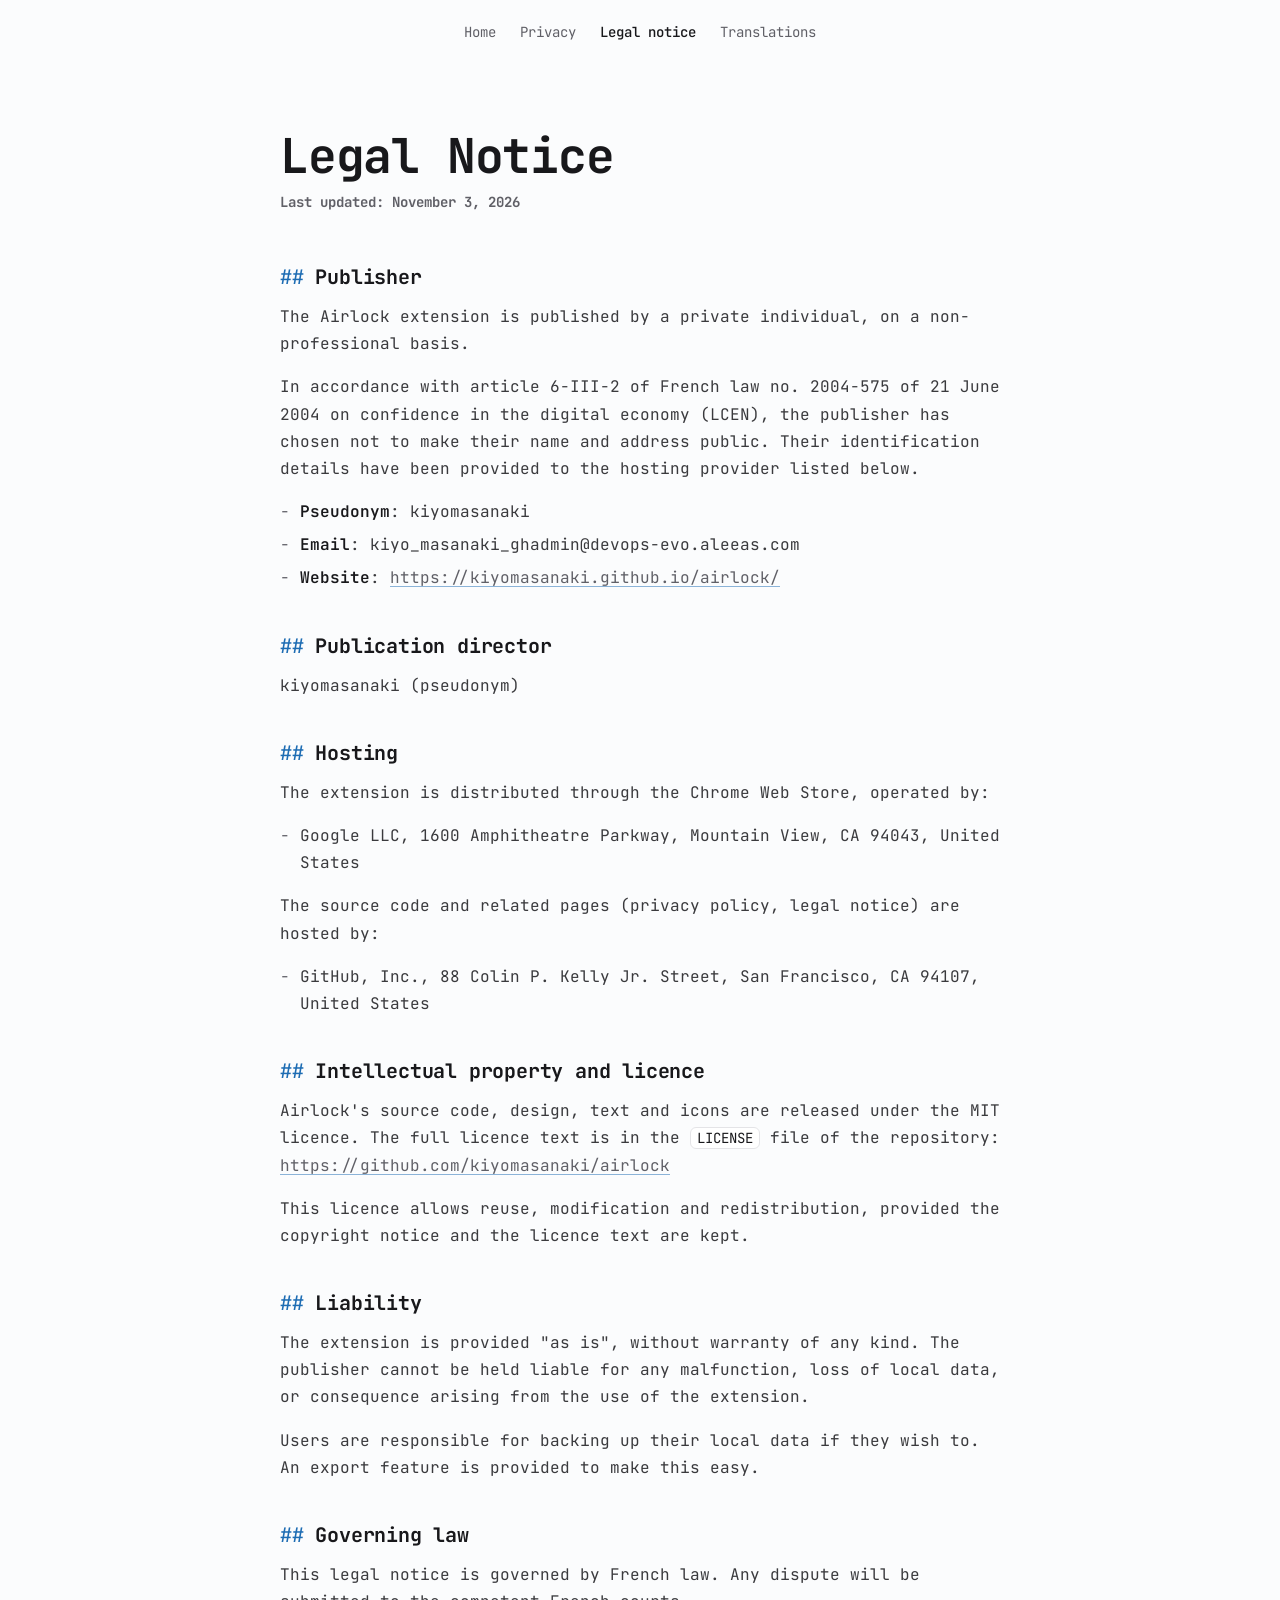
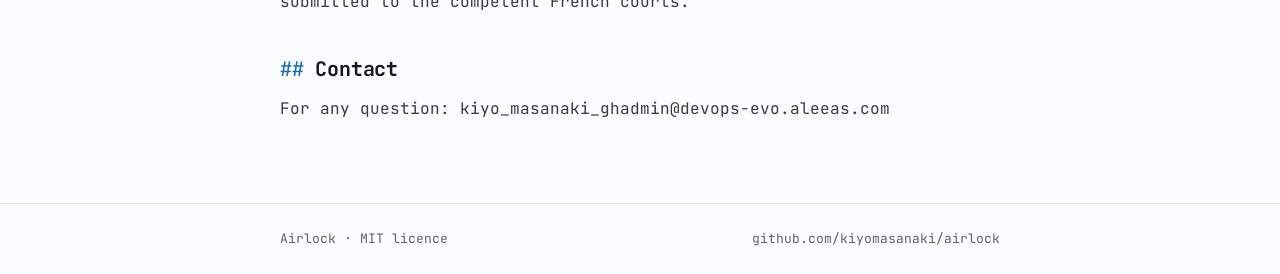
==== commit 9d7c1e56: "style: blue accent from the extension icon instead of violet #4497da in dark theme (the icon's blue)" ====
--- a/docs/legal-notice.html
+++ b/docs/legal-notice.html
@@ -9,10 +9,10 @@
 @font-face { font-family: "JetBrains Mono"; font-style: normal; font-weight: 100 800;
   font-display: swap; src: url(fonts/jetbrains-mono-latin-wght.woff2) format("woff2"); }
 :root { --background: #fbfcfd; --foreground: #18181b; --muted: #606067; --card: #ffffff;
-  --border: #e4e4e7; --accent: #7945df; --accent-soft: rgba(121, 69, 223, .5); color-scheme: light; }
+  --border: #e4e4e7; --accent: #1d6cb3; --accent-soft: rgba(29, 108, 179, .5); color-scheme: light; }
 @media (prefers-color-scheme: dark) {
   :root { --background: #0a0a0c; --foreground: #e4e4e7; --muted: #8e8e96; --card: #121215;
-    --border: #262629; --accent: #a889ff; --accent-soft: rgba(168, 137, 255, .5); color-scheme: dark; }
+    --border: #262629; --accent: #4497da; --accent-soft: rgba(68, 151, 218, .5); color-scheme: dark; }
 }
 * { box-sizing: border-box; margin: 0; padding: 0; }
 html { -webkit-text-size-adjust: 100%; scroll-padding-top: 80px; }
